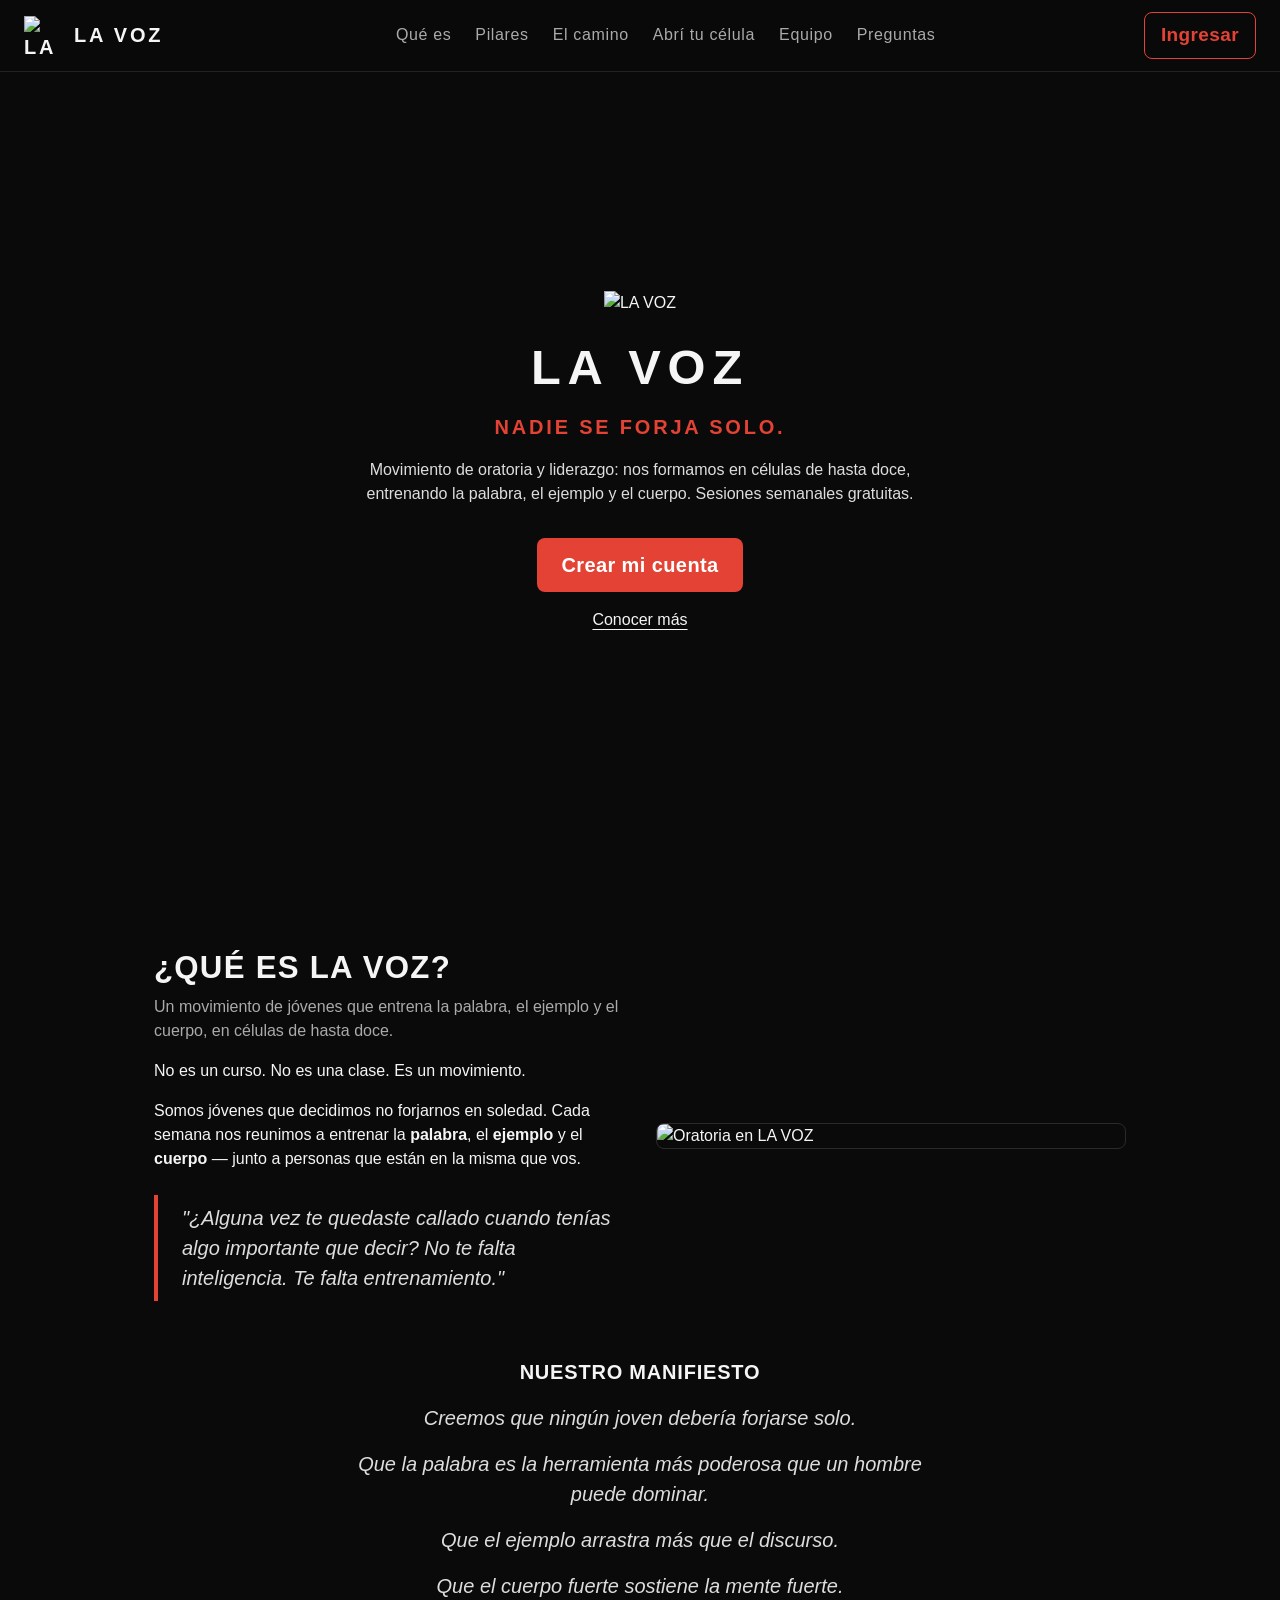
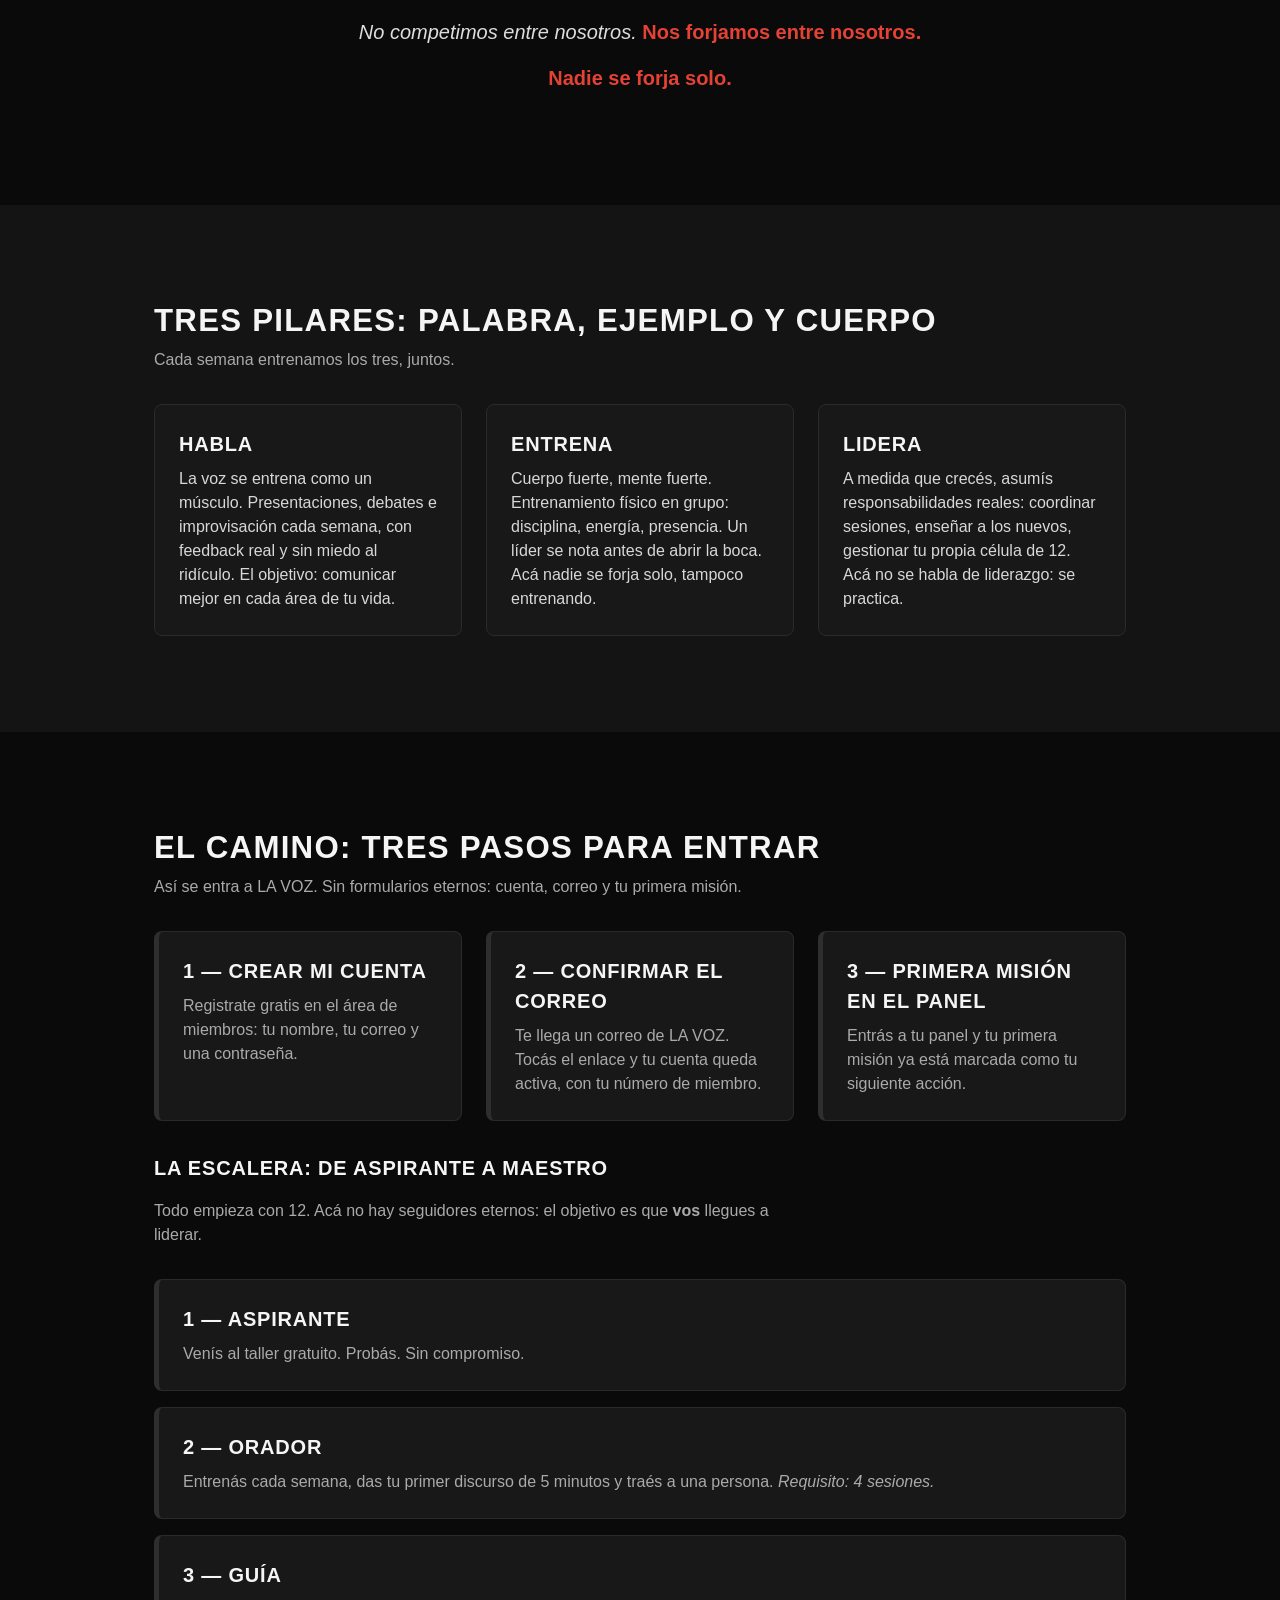
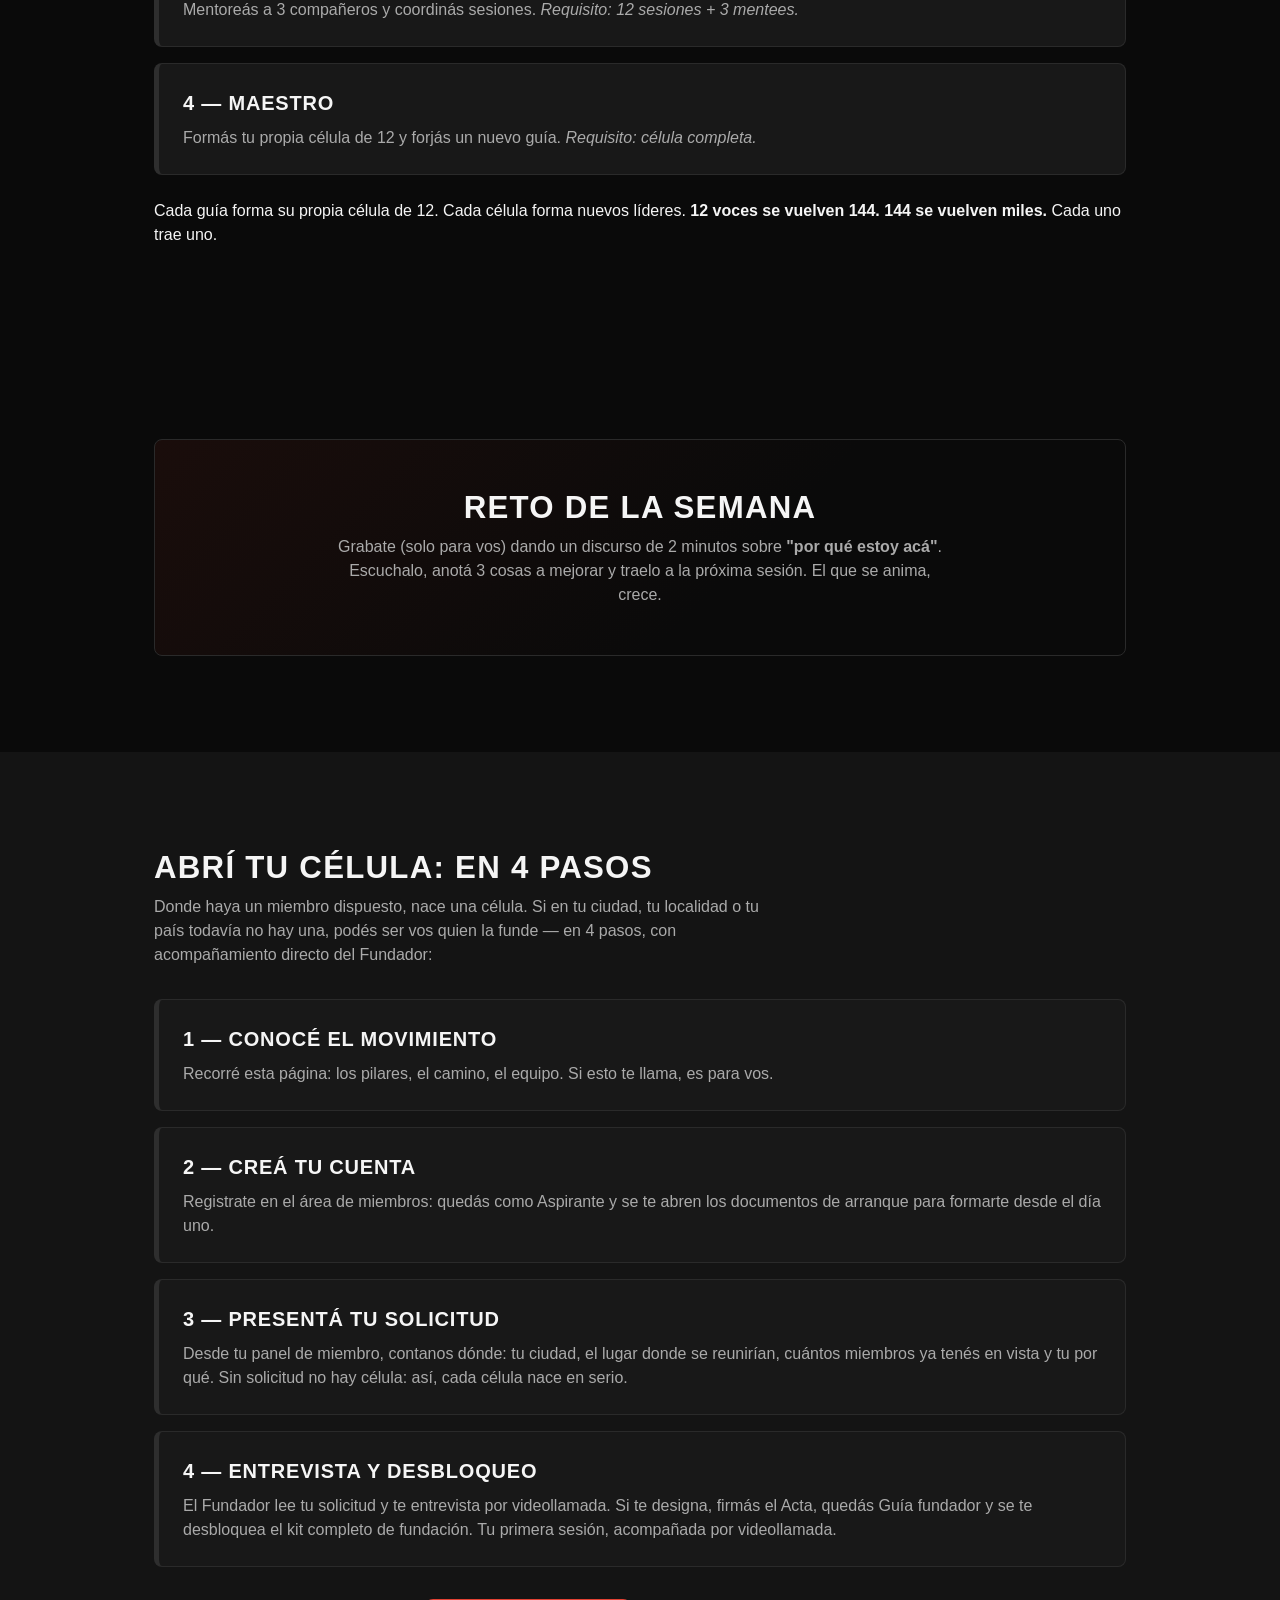
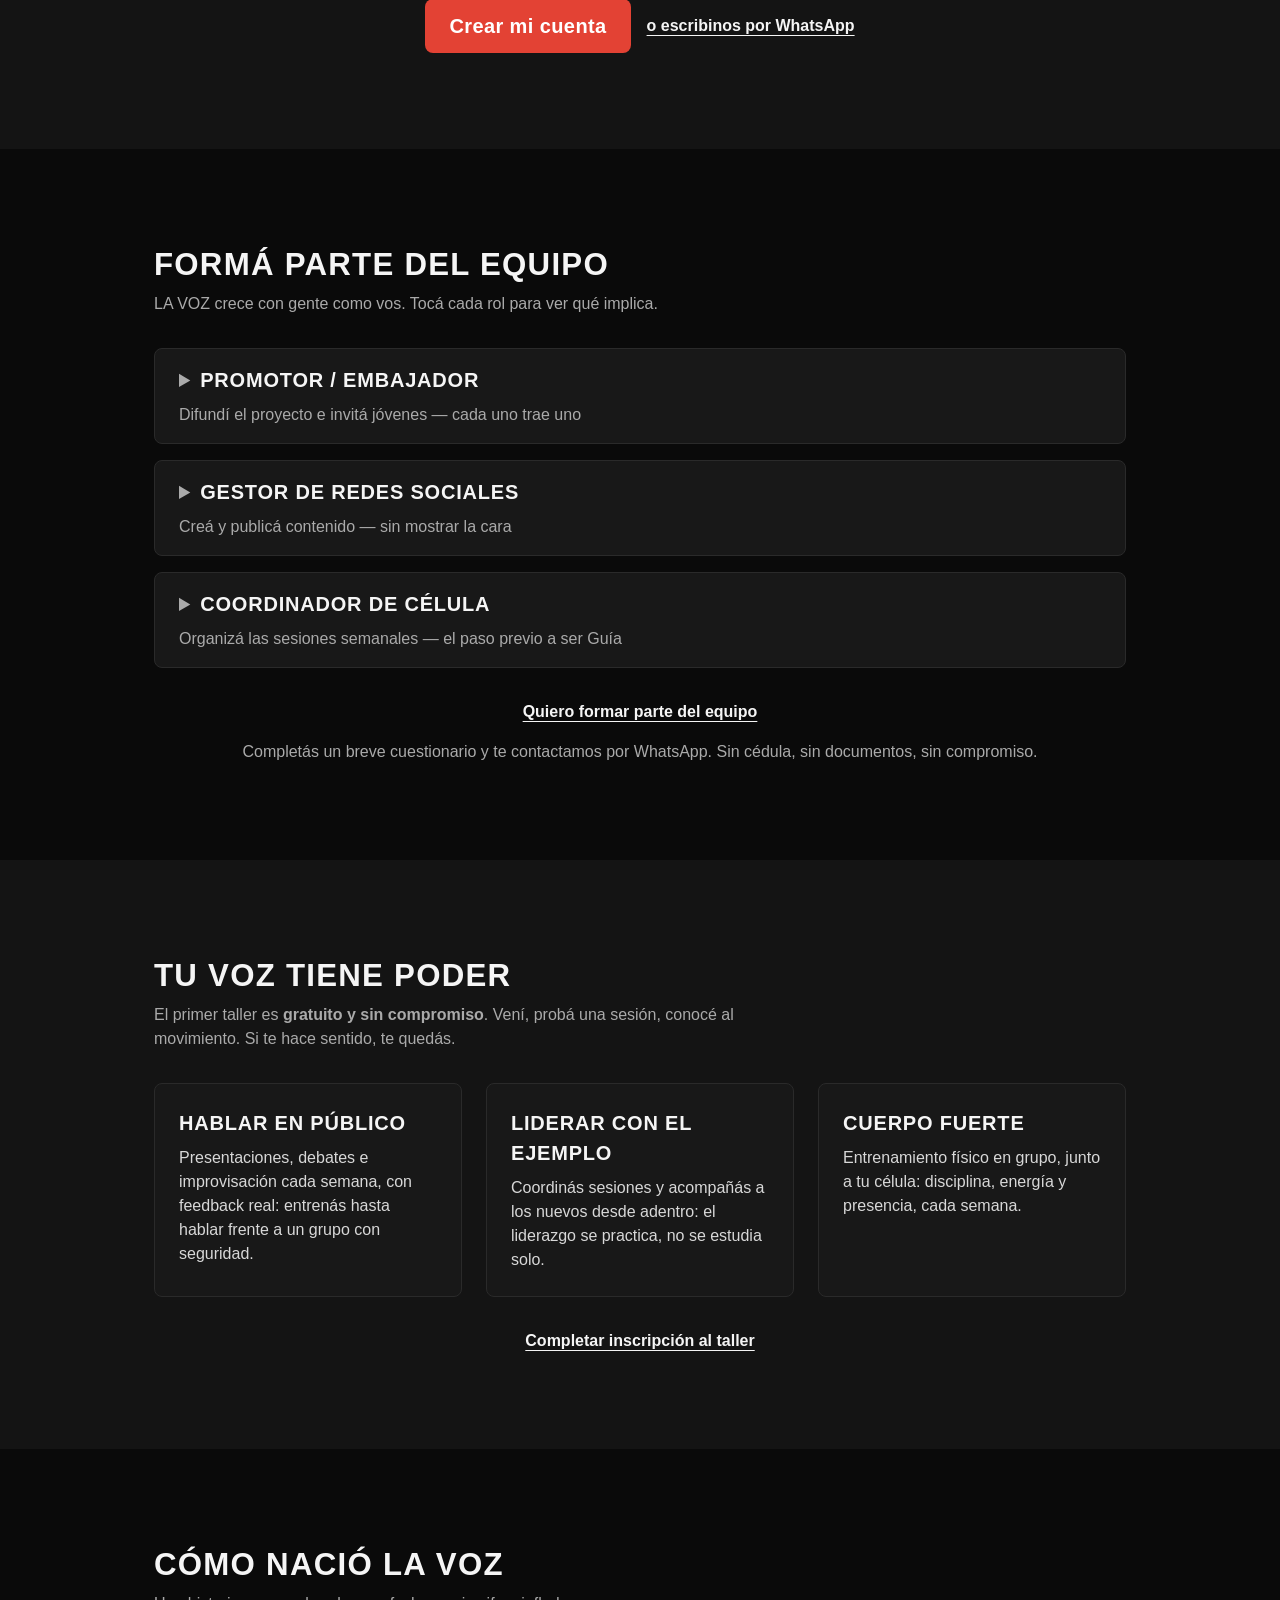
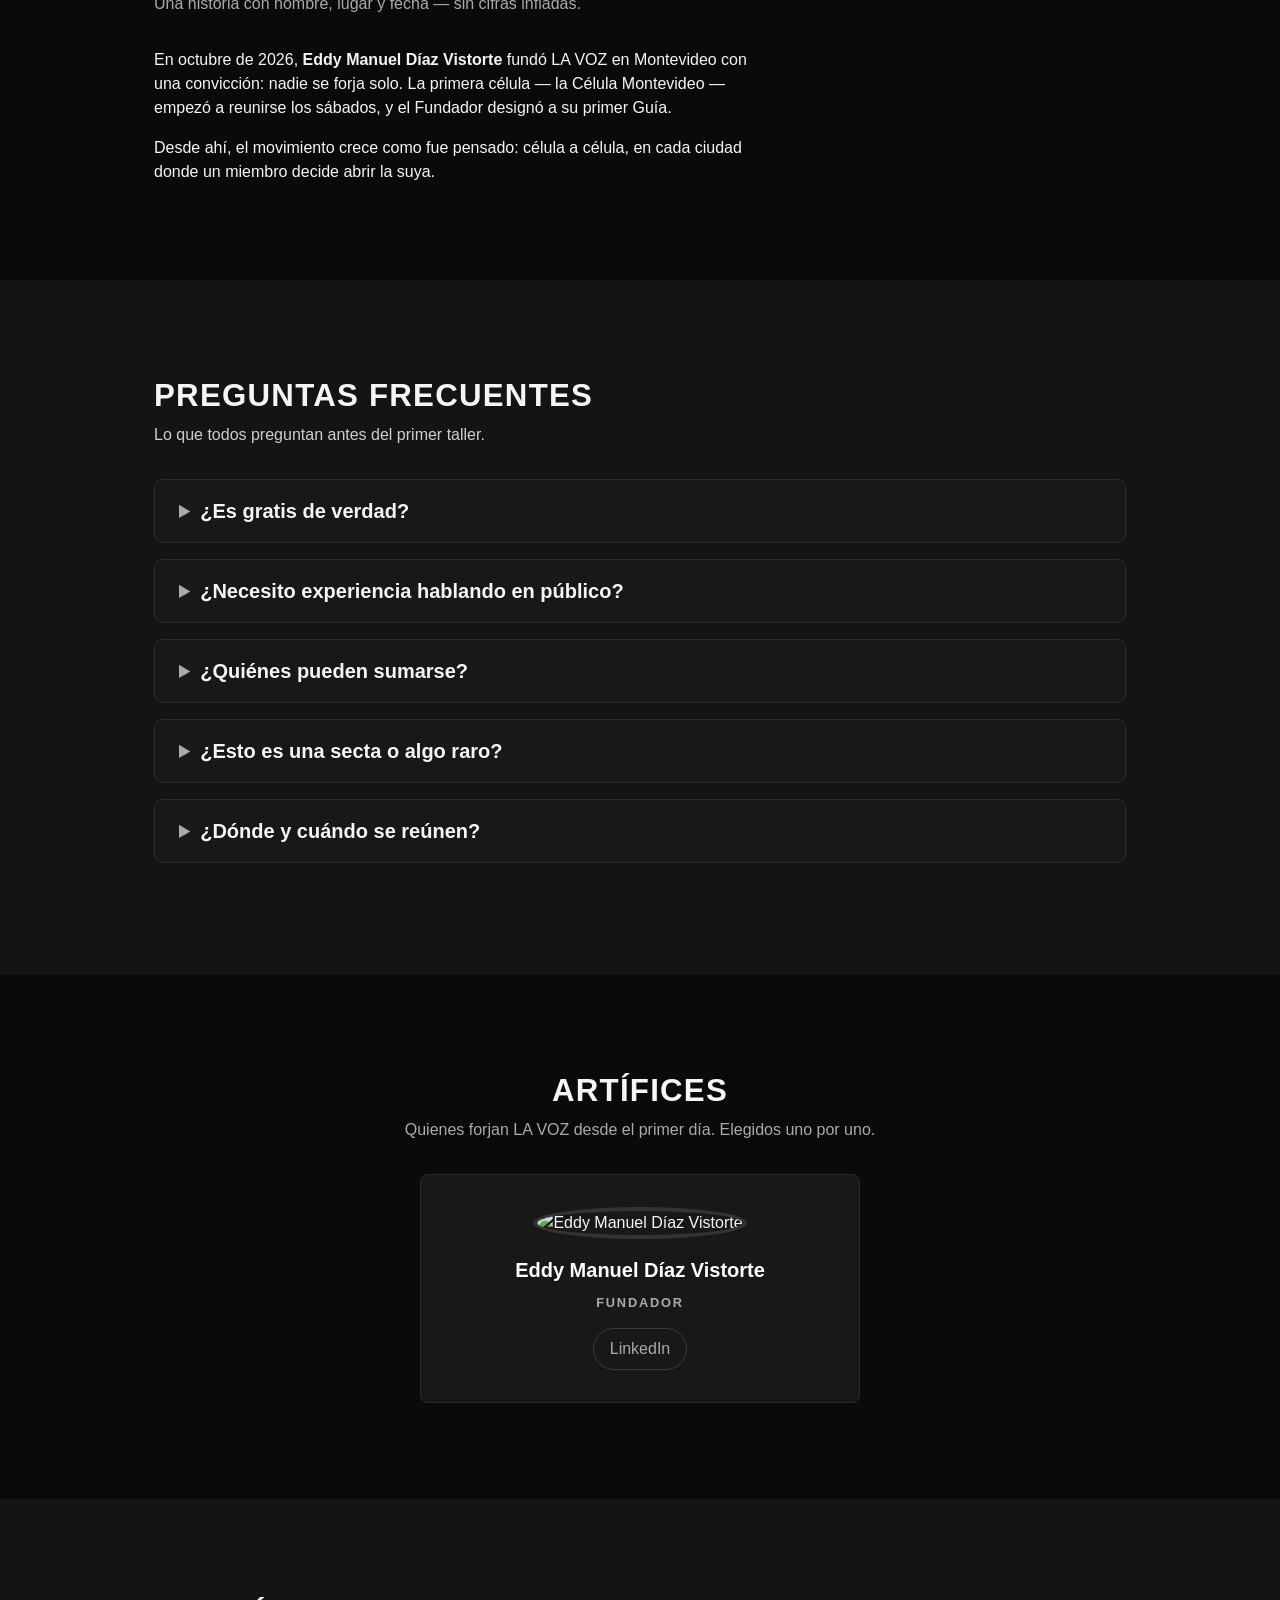
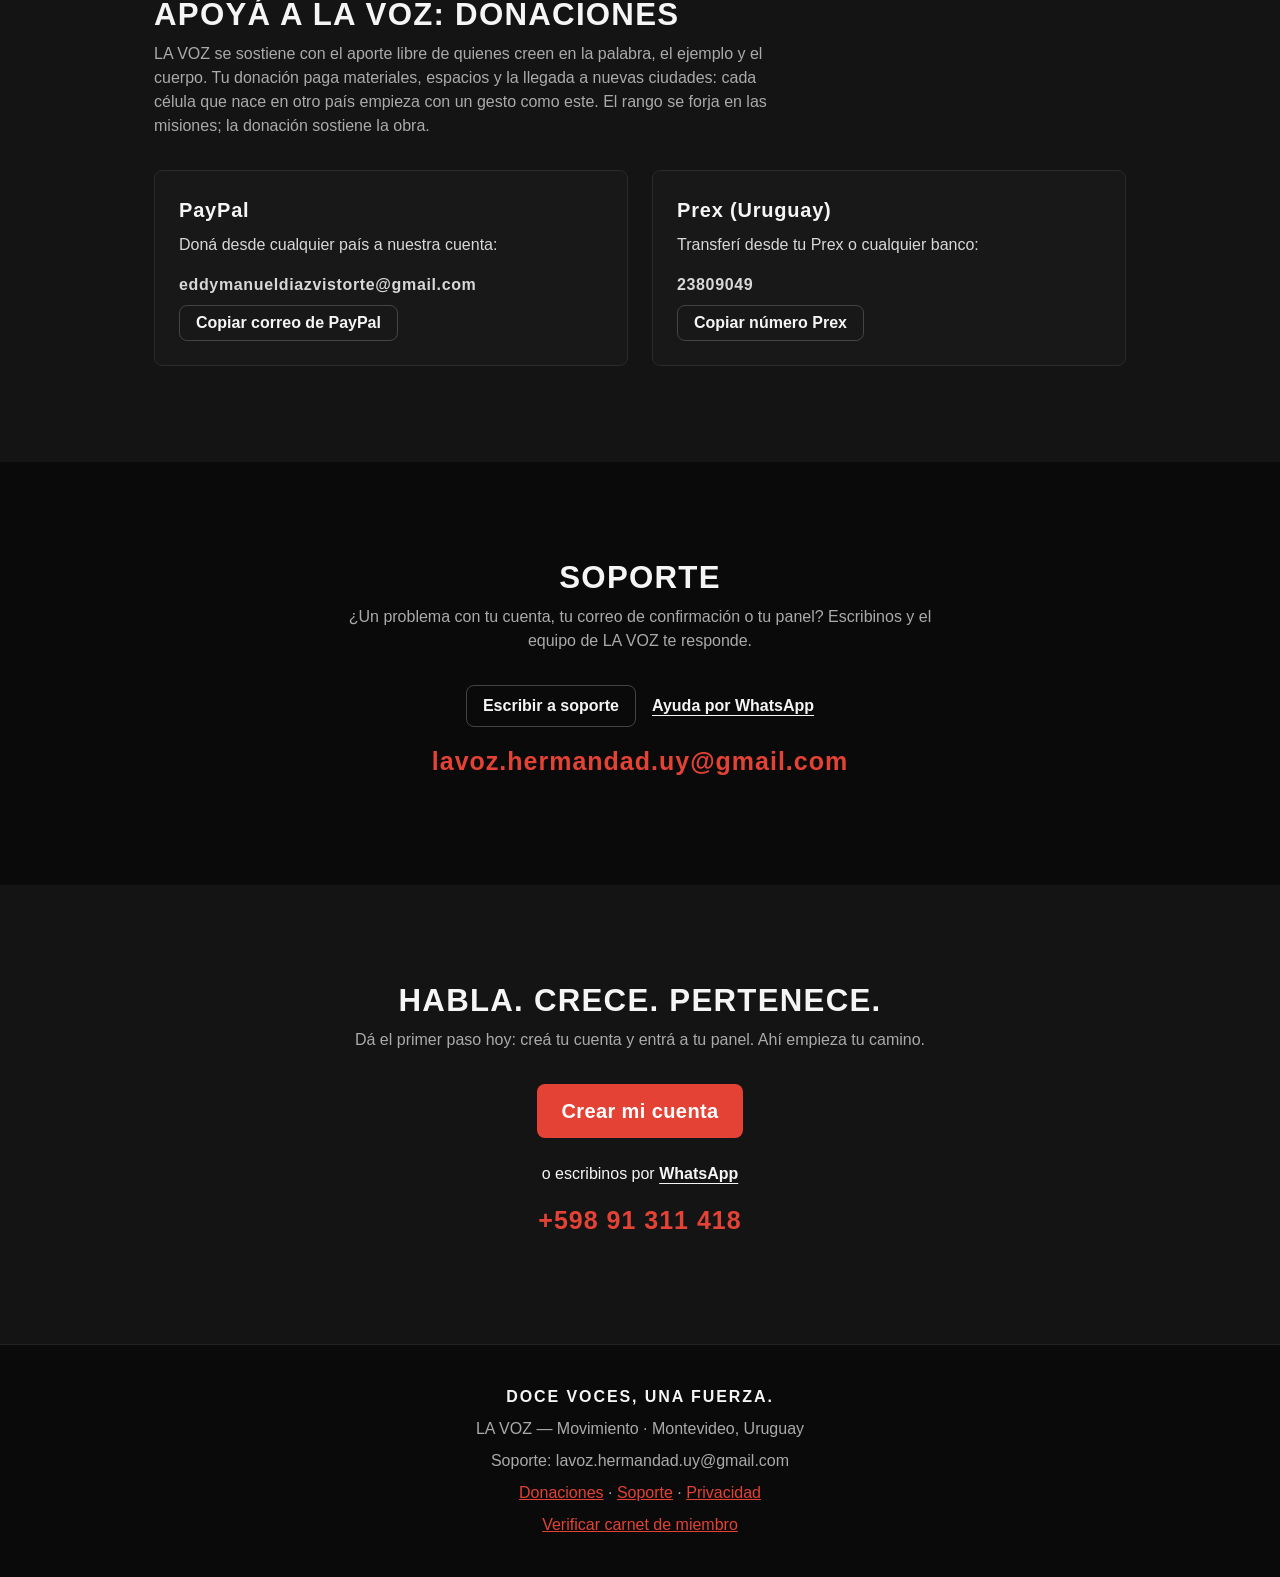
==== index.html @ e5989483 "Sitio LA VOZ Movimiento (migracion de URL)" ====
<!DOCTYPE html>
<html lang="es">
<head>
<meta charset="UTF-8">
<meta name="viewport" content="width=device-width, initial-scale=1.0">
<meta http-equiv="Content-Security-Policy" content="default-src 'self'; script-src 'self' 'sha256-WOBQ89dEXD/zgpCbeDQbBpbpL9jNnc9H+TS4iHcE82g='; style-src 'self' 'unsafe-inline' https://fonts.googleapis.com; font-src 'self' https://fonts.gstatic.com; img-src 'self' data: blob:; media-src 'self' blob: https://kgphnxetehgtlrjyvhmg.supabase.co; connect-src 'self' https://kgphnxetehgtlrjyvhmg.supabase.co wss://kgphnxetehgtlrjyvhmg.supabase.co https://api.pwnedpasswords.com; object-src 'none'; base-uri 'self'">
<title>LA VOZ — Movimiento de oratoria y liderazgo | Nadie se forja solo</title>
<meta name="description" content="Movimiento de oratoria y liderazgo para jóvenes: células de hasta 12 que entrenan palabra, ejemplo y cuerpo. Sesiones semanales gratuitas. Nadie se forja solo.">
<link rel="icon" href="favicon.ico" sizes="any">
<link rel="icon" type="image/png" sizes="512x512" href="favicon-512.png">
<link rel="icon" type="image/png" sizes="192x192" href="favicon-192.png">
<link rel="apple-touch-icon" sizes="180x180" href="apple-touch-icon.png">
<meta name="theme-color" content="#0A0A0A">
<meta property="og:type" content="website">
<meta property="og:title" content="LA VOZ — Movimiento de oratoria y liderazgo | Nadie se forja solo">
<meta property="og:description" content="Movimiento de oratoria y liderazgo para jóvenes: células de hasta 12 que entrenan palabra, ejemplo y cuerpo. Sesiones semanales gratuitas. Nadie se forja solo.">
<meta property="og:image" content="https://lavoz-movimiento.github.io/og-image.png">
<meta name="twitter:card" content="summary_large_image">
<meta name="twitter:image" content="https://lavoz-movimiento.github.io/og-image.png">
<style>
  /* Rediseño Tribunal N.º 3: misma escala cerrada que estilos.css
     (base 16 px, ratio 1.25; espaciados múltiplos de 8; ritmo 24 px).
     Token .btn idéntico al de estilos.css. Bermellón reservado al CTA
     primario y a un acento por pantalla. */
  :root{--black:#0A0A0A;--red:#E34234;--white:#F5F5F5;--gray:#AAAAAA;--dark:#141414;--card:#181818;--line:#2A2A2A}
  *{margin:0;padding:0;box-sizing:border-box}
  html{scroll-behavior:smooth}
  body{background:var(--black);color:var(--white);font-family:'Segoe UI',Arial,Helvetica,sans-serif;font-size:16px;line-height:1.5}
  a:focus-visible,.btn:focus-visible,summary:focus-visible,button:focus-visible{outline:1px solid var(--red);outline-offset:2px}
  nav{position:sticky;top:0;z-index:50;background:rgba(10,10,10,.94);border-bottom:1px solid #222;
      display:flex;align-items:center;justify-content:space-between;flex-wrap:wrap;padding:12px 24px}
  nav .brand{display:flex;align-items:center;gap:12px;font-weight:800;letter-spacing:.14em;font-size:1.25rem}
  nav .brand img{width:38px;height:38px}
  nav .links{display:flex;align-items:center}
  nav .links a{color:var(--gray);text-decoration:none;margin-left:24px;font-size:1rem;letter-spacing:.04em}
  .btn-ingresar{border:1px solid var(--red);color:var(--red);padding:8px 16px;border-radius:8px;
      text-decoration:none;font-weight:700;letter-spacing:.02em;font-size:1.1875rem;white-space:nowrap}
  .hero{min-height:calc(100svh - 120px);display:flex;align-items:center;justify-content:center;text-align:center;
        background:linear-gradient(rgba(10,10,10,.72),rgba(10,10,10,.88)),url('img/hero-nuevo.jpg') center/cover;
        padding:48px 24px}
  .hero img.logo{width:120px;height:120px;object-fit:contain}
  .hero h1{font-size:3.05rem;letter-spacing:.14em;margin:16px 0 8px}
  .hero .motto{color:var(--red);font-size:1.25rem;font-weight:800;letter-spacing:.14em}
  .hero .tag{color:#DDD;margin:16px auto 0;font-size:1rem;max-width:70ch}
  .hero .cta{margin-top:32px;display:flex;flex-direction:column;align-items:center;gap:16px}
  .mas-link{color:var(--white);font-size:1rem;text-decoration:underline;text-underline-offset:4px}
  .btn{display:inline-block;background:var(--red);color:#fff;font-weight:700;font-size:1.25rem;
       padding:12px 24px;border-radius:8px;text-decoration:none;letter-spacing:.02em;border:0;cursor:pointer;transition:background .2s ease}
  .btn:active{transform:scale(.98)}
  .btn-copy{display:inline-block;background:transparent;border:1px solid #444;color:var(--white);
       border-radius:8px;padding:8px 16px;font-size:1rem;font-weight:700;cursor:pointer;text-decoration:none}
  .btn-copy:active{transform:scale(.98)}
  .enlace{display:inline-block;color:var(--white);font-size:1rem;font-weight:700;
       text-decoration:underline;text-underline-offset:4px}
  .wrap{max-width:1020px;margin:0 auto;padding:0 24px}
  section{padding:64px 0}
  section.alt{background:var(--dark)}
  h2{font-size:1.953rem;letter-spacing:.04em;margin-bottom:8px;line-height:1.25}
  h3.subtit{font-size:1.25rem;letter-spacing:.04em;margin:32px 0 16px}
  .sub{color:var(--gray);margin-bottom:32px;font-size:1rem;max-width:70ch}
  .centrado{text-align:center}
  .centrado .sub{margin-left:auto;margin-right:auto}
  .split{display:grid;grid-template-columns:1fr 1fr;gap:32px;align-items:center}
  .split img{width:100%;border-radius:8px;border:1px solid var(--line)}
  .split p{margin-bottom:16px}
  blockquote{border-left:4px solid var(--red);padding:8px 0 8px 24px;color:#DDD;font-size:1.25rem;margin:24px 0;font-style:italic}
  .pillars{display:grid;grid-template-columns:repeat(3,1fr);gap:24px}
  .card{background:var(--card);border:1px solid var(--line);padding:24px;border-radius:8px}
  .card h3{color:var(--white);letter-spacing:.04em;font-size:1.25rem;margin-bottom:8px}
  .card p{color:#D8D8D8;font-size:1rem}
  .cards{display:grid;grid-template-columns:repeat(auto-fit,minmax(260px,1fr));gap:24px}
  .steps3{display:grid;grid-template-columns:repeat(3,1fr);gap:24px}
  .step{background:var(--card);border:1px solid var(--line);border-left:5px solid #2E2E2E;padding:24px;margin-bottom:16px;border-radius:8px}
  .steps3 .step{margin-bottom:0}
  .step strong{font-size:1.25rem;letter-spacing:.04em}
  .step p{color:var(--gray);margin-top:8px;font-size:1rem}
  .banner{background:linear-gradient(135deg,#1a0d0b,#0A0A0A 60%);border:1px solid var(--line);border-radius:8px;
          padding:48px 32px;text-align:center}
  .banner .sub{margin-left:auto;margin-right:auto}
  .faq details{background:var(--card);border:1px solid var(--line);border-radius:8px;margin-bottom:16px;padding:16px 24px}
  .faq summary{font-weight:700;cursor:pointer;font-size:1.25rem}
  .faq summary::marker{color:var(--gray)}
  .faq p{color:#CFCFCF;margin-top:8px;font-size:1rem}
  #equipo details{background:var(--card);border:1px solid var(--line);border-radius:8px;margin-bottom:16px;padding:16px 24px}
  #equipo summary{font-weight:700;cursor:pointer;font-size:1.25rem;letter-spacing:.04em}
  #equipo summary::marker{color:var(--gray)}
  #equipo summary .tag{display:block;font-weight:400;color:var(--gray);font-size:1rem;margin-top:8px;letter-spacing:0}
  #equipo .role-body{padding-top:16px}
  #equipo .role-body p{color:#CFCFCF;margin:8px 0;font-size:1rem}
  #equipo .role-body strong{color:#fff}
  .artifice-spot{max-width:440px;margin:16px auto 0;text-align:center;background:var(--card);border:1px solid var(--line);border-radius:8px;padding:32px 24px}
  .artifice-spot img{width:180px;height:180px;border-radius:50%;object-fit:cover;border:4px solid #333}
  .artifice-spot .fname{color:#fff;font-weight:800;font-size:1.25rem;margin:16px 0 8px}
  .artifice-spot .frole{color:var(--gray);font-size:.8rem;letter-spacing:.14em;font-weight:700}
  .lilink{display:inline-block;margin-top:16px;font-size:1rem;color:var(--gray);border:1px solid #3a3a3a;border-radius:999px;padding:8px 16px;text-decoration:none}
  .manifiesto{max-width:70ch;margin:0 auto;text-align:center}
  .manifiesto p{font-size:1.25rem;color:#DDD;margin:16px 0;font-style:italic}
  .manifiesto strong{color:var(--red);font-style:normal}
  .contact{text-align:center}
  .num{font-size:1.5625rem;font-weight:800;color:var(--red);letter-spacing:.04em;margin:16px 0 8px}
  .acciones{display:flex;gap:16px;justify-content:center;flex-wrap:wrap;align-items:center;margin-top:32px}
  footer{text-align:center;color:var(--gray);padding:32px 24px;font-size:1rem;border-top:1px solid #222}
  footer p{margin:8px 0}
  footer .cry{color:var(--white);font-weight:800;letter-spacing:.12em}
  footer a{color:var(--red)}
  @media (hover:hover) and (pointer:fine){
    nav .links a:hover{color:var(--red)}
    .btn:hover{background:#c93327}
    .btn-ingresar:hover{background:rgba(227,66,52,.12)}
    .btn-copy:hover{border-color:var(--red)}
    .mas-link:hover,.enlace:hover{color:var(--red)}
    .lilink:hover{border-color:var(--red);color:#fff}
  }
  @media(min-width:821px){section{padding:96px 0}}
  @media(max-width:820px){
    .split,.pillars,.steps3{grid-template-columns:1fr}
    .hero h1{font-size:2.441rem}
    .hero img.logo{width:96px;height:96px}
    nav .links{order:3;width:100%;overflow-x:auto;gap:24px;padding:8px 0 4px;white-space:nowrap}
    nav .links a{margin-left:0}
  }
  @media (prefers-reduced-motion: reduce){
    html{scroll-behavior:auto}
    *,*::before,*::after{animation-duration:.01ms !important;
      animation-iteration-count:1 !important;transition-duration:.01ms !important}
  }
</style>
</head>
<body>

<nav>
  <div class="brand"><img src="img/web-2.png" alt="LA VOZ">LA VOZ</div>
  <div class="links">
    <a href="#que-es">Qué es</a><a href="#pilares">Pilares</a><a href="#camino">El camino</a><a href="#celula">Abrí tu célula</a>
    <a href="#equipo">Equipo</a><a href="#faq">Preguntas</a>
  </div>
  <a class="btn-ingresar" href="ingresar.html">Ingresar</a>
</nav>

<header class="hero">
  <div>
    <img class="logo" src="img/web-2.png" alt="LA VOZ">
    <h1>LA VOZ</h1>
    <p class="motto">NADIE SE FORJA SOLO.</p>
    <p class="tag">Movimiento de oratoria y liderazgo: nos formamos en células de hasta doce, entrenando la palabra, el ejemplo y el cuerpo. Sesiones semanales gratuitas.</p>
    <div class="cta">
      <a class="btn" href="ingresar.html?tab=registro">Crear mi cuenta</a>
      <a class="mas-link" href="#que-es">Conocer más</a>
    </div>
  </div>
</header>

<section id="que-es">
  <div class="wrap split">
    <div>
      <h2>¿QUÉ ES LA VOZ?</h2>
      <p class="sub">Un movimiento de jóvenes que entrena la palabra, el ejemplo y el cuerpo, en células de hasta doce.</p>
      <p>No es un curso. No es una clase. Es un movimiento.</p>
      <p>Somos jóvenes que decidimos no forjarnos en soledad. Cada semana nos reunimos a entrenar la <strong>palabra</strong>, el <strong>ejemplo</strong> y el <strong>cuerpo</strong> &mdash; junto a personas que están en la misma que vos.</p>
      <blockquote>"¿Alguna vez te quedaste callado cuando tenías algo importante que decir? No te falta inteligencia. Te falta entrenamiento."</blockquote>
    </div>
    <img loading="lazy" decoding="async" src="img/web-4.jpg" alt="Oratoria en LA VOZ">
  </div>
  <div class="wrap manifiesto">
    <h3 class="subtit" style="text-align:center">NUESTRO MANIFIESTO</h3>
    <p>Creemos que ningún joven debería forjarse solo.</p>
    <p>Que la palabra es la herramienta más poderosa que un hombre puede dominar.</p>
    <p>Que el ejemplo arrastra más que el discurso.</p>
    <p>Que el cuerpo fuerte sostiene la mente fuerte.</p>
    <p>No competimos entre nosotros. <strong>Nos forjamos entre nosotros.</strong></p>
    <p><strong>Nadie se forja solo.</strong></p>
  </div>
</section>

<section class="alt" id="pilares">
  <div class="wrap">
    <h2>TRES PILARES: PALABRA, EJEMPLO Y CUERPO</h2>
    <p class="sub">Cada semana entrenamos los tres, juntos.</p>
    <div class="pillars">
      <div class="card"><h3>HABLA</h3><p>La voz se entrena como un músculo. Presentaciones, debates e improvisación cada semana, con feedback real y sin miedo al ridículo. El objetivo: comunicar mejor en cada área de tu vida.</p></div>
      <div class="card"><h3>ENTRENA</h3><p>Cuerpo fuerte, mente fuerte. Entrenamiento físico en grupo: disciplina, energía, presencia. Un líder se nota antes de abrir la boca. Acá nadie se forja solo, tampoco entrenando.</p></div>
      <div class="card"><h3>LIDERA</h3><p>A medida que crecés, asumís responsabilidades reales: coordinar sesiones, enseñar a los nuevos, gestionar tu propia célula de 12. Acá no se habla de liderazgo: se practica.</p></div>
    </div>
  </div>
</section>

<section id="camino">
  <div class="wrap">
    <h2>EL CAMINO: TRES PASOS PARA ENTRAR</h2>
    <p class="sub">Así se entra a LA VOZ. Sin formularios eternos: cuenta, correo y tu primera misión.</p>
    <div class="steps3">
      <div class="step"><strong>1 &mdash; CREAR MI CUENTA</strong><p>Registrate gratis en el área de miembros: tu nombre, tu correo y una contraseña.</p></div>
      <div class="step"><strong>2 &mdash; CONFIRMAR EL CORREO</strong><p>Te llega un correo de LA VOZ. Tocás el enlace y tu cuenta queda activa, con tu número de miembro.</p></div>
      <div class="step"><strong>3 &mdash; PRIMERA MISIÓN EN EL PANEL</strong><p>Entrás a tu panel y tu primera misión ya está marcada como tu siguiente acción.</p></div>
    </div>
    <h3 class="subtit">LA ESCALERA: DE ASPIRANTE A MAESTRO</h3>
    <p class="sub">Todo empieza con 12. Acá no hay seguidores eternos: el objetivo es que <strong>vos</strong> llegues a liderar.</p>
    <div class="step"><strong>1 &mdash; ASPIRANTE</strong><p>Venís al taller gratuito. Probás. Sin compromiso.</p></div>
    <div class="step"><strong>2 &mdash; ORADOR</strong><p>Entrenás cada semana, das tu primer discurso de 5 minutos y traés a una persona. <em>Requisito: 4 sesiones.</em></p></div>
    <div class="step"><strong>3 &mdash; GUÍA</strong><p>Mentoreás a 3 compañeros y coordinás sesiones. <em>Requisito: 12 sesiones + 3 mentees.</em></p></div>
    <div class="step"><strong>4 &mdash; MAESTRO</strong><p>Formás tu propia célula de 12 y forjás un nuevo guía. <em>Requisito: célula completa.</em></p></div>
    <p style="margin-top:24px">Cada guía forma su propia célula de 12. Cada célula forma nuevos líderes. <strong>12 voces se vuelven 144. 144 se vuelven miles.</strong> Cada uno trae uno.</p>
  </div>
</section>

<section>
  <div class="wrap">
    <div class="banner">
      <h2>RETO DE LA SEMANA</h2>
      <p class="sub" style="margin-bottom:0">Grabate (solo para vos) dando un discurso de 2 minutos sobre <strong>"por qué estoy acá"</strong>. Escuchalo, anotá 3 cosas a mejorar y traelo a la próxima sesión. El que se anima, crece.</p>
    </div>
  </div>
</section>

<section class="alt" id="celula">
  <div class="wrap">
    <h2>ABRÍ TU CÉLULA: EN 4 PASOS</h2>
    <p class="sub">Donde haya un miembro dispuesto, nace una célula. Si en tu ciudad, tu localidad o tu país todavía no hay una, podés ser vos quien la funde — en 4 pasos, con acompañamiento directo del Fundador:</p>
    <div class="step"><strong>1 &mdash; CONOCÉ EL MOVIMIENTO</strong><p>Recorré esta página: los pilares, el camino, el equipo. Si esto te llama, es para vos.</p></div>
    <div class="step"><strong>2 &mdash; CREÁ TU CUENTA</strong><p>Registrate en el área de miembros: quedás como Aspirante y se te abren los documentos de arranque para formarte desde el día uno.</p></div>
    <div class="step"><strong>3 &mdash; PRESENTÁ TU SOLICITUD</strong><p>Desde tu panel de miembro, contanos dónde: tu ciudad, el lugar donde se reunirían, cuántos miembros ya tenés en vista y tu por qué. Sin solicitud no hay célula: así, cada célula nace en serio.</p></div>
    <div class="step"><strong>4 &mdash; ENTREVISTA Y DESBLOQUEO</strong><p>El Fundador lee tu solicitud y te entrevista por videollamada. Si te designa, firmás el Acta, quedás Guía fundador y se te desbloquea el kit completo de fundación. Tu primera sesión, acompañada por videollamada.</p></div>
    <div class="acciones">
      <a class="btn" href="ingresar.html?tab=registro">Crear mi cuenta</a>
      <a class="enlace" href="https://wa.me/59891311418?text=Hola%2C%20quiero%20abrir%20una%20c%C3%A9lula%20de%20LA%20VOZ">o escribinos por WhatsApp</a>
    </div>
  </div>
</section>

<section id="equipo">
  <div class="wrap">
    <h2>FORMÁ PARTE DEL EQUIPO</h2>
    <p class="sub">LA VOZ crece con gente como vos. Tocá cada rol para ver qué implica.</p>
    <details>
      <summary>PROMOTOR / EMBAJADOR<span class="tag">Difundí el proyecto e invitá jóvenes — cada uno trae uno</span></summary>
      <div class="role-body">
        <p><strong>Qué vas a hacer:</strong> compartir el proyecto en tus círculos, circular el volante con QR e invitar jóvenes a los talleres gratuitos.</p>
        <p><strong>Dedicación:</strong> 2 a 4 horas por semana, a tu ritmo, sin horarios fijos.</p>
        <p><strong>Qué recibís:</strong> formación gratuita en oratoria y liderazgo, certificado de participación y experiencia comprobable para tu CV y LinkedIn.</p>
      </div>
    </details>
    <details>
      <summary>GESTOR DE REDES SOCIALES<span class="tag">Creá y publicá contenido — sin mostrar la cara</span></summary>
      <div class="role-body">
        <p><strong>Qué vas a hacer:</strong> crear y publicar contenido para TikTok, Instagram y Facebook con plantillas y guiones ya listos.</p>
        <p><strong>Dedicación:</strong> 3 a 5 horas por semana, a tu ritmo.</p>
        <p><strong>Qué recibís:</strong> formación gratuita en oratoria, liderazgo y comunicación digital, certificado de participación y experiencia comprobable para tu CV y LinkedIn.</p>
      </div>
    </details>
    <details>
      <summary>COORDINADOR DE CÉLULA<span class="tag">Organizá las sesiones semanales — el paso previo a ser Guía</span></summary>
      <div class="role-body">
        <p><strong>Qué vas a hacer:</strong> coordinar la logística de las sesiones semanales de tu célula: lugar, horarios, asistencia y bienvenida de nuevos.</p>
        <p><strong>Dedicación:</strong> 3 a 4 horas por semana.</p>
        <p><strong>Qué recibís:</strong> formación gratuita en oratoria y liderazgo, certificado de participación, experiencia de gestión real para tu CV y LinkedIn, y camino directo al rol de Guía.</p>
      </div>
    </details>
    <div style="text-align:center;margin-top:32px"><a class="enlace" href="https://docs.google.com/forms/d/e/1FAIpQLSfnyn3tiV3cSFeHFbneAdErA-B-_an0GAiJWM_pohYrdAaI7A/viewform">Quiero formar parte del equipo</a></div>
    <p class="sub" style="text-align:center;margin-top:16px;margin-bottom:0;max-width:none">Completás un breve cuestionario y te contactamos por WhatsApp. Sin cédula, sin documentos, sin compromiso.</p>
  </div>
</section>

<section class="alt" id="taller">
  <div class="wrap">
    <h2>TU VOZ TIENE PODER</h2>
    <p class="sub">El primer taller es <strong>gratuito y sin compromiso</strong>. Vení, probá una sesión, conocé al movimiento. Si te hace sentido, te quedás.</p>
    <div class="pillars">
      <div class="card"><h3>HABLAR EN PÚBLICO</h3><p>Presentaciones, debates e improvisación cada semana, con feedback real: entrenás hasta hablar frente a un grupo con seguridad.</p></div>
      <div class="card"><h3>LIDERAR CON EL EJEMPLO</h3><p>Coordinás sesiones y acompañás a los nuevos desde adentro: el liderazgo se practica, no se estudia solo.</p></div>
      <div class="card"><h3>CUERPO FUERTE</h3><p>Entrenamiento físico en grupo, junto a tu célula: disciplina, energía y presencia, cada semana.</p></div>
    </div>
    <div style="text-align:center;margin-top:32px"><a class="enlace" href="https://docs.google.com/forms/d/e/1FAIpQLSfgUKeSpKuz0npDXgJAOf-cOfyzeiMaubLZ_nwHy2I2EFGEtA/viewform">Completar inscripción al taller</a></div>
  </div>
</section>

<section id="historia">
  <div class="wrap">
    <h2>CÓMO NACIÓ LA VOZ</h2>
    <p class="sub">Una historia con nombre, lugar y fecha — sin cifras infladas.</p>
    <p style="max-width:70ch;margin-bottom:16px">En octubre de 2026, <strong>Eddy Manuel Díaz Vistorte</strong> fundó LA VOZ en Montevideo con una convicción: nadie se forja solo. La primera célula — la Célula Montevideo — empezó a reunirse los sábados, y el Fundador designó a su primer Guía.</p>
    <p style="max-width:70ch">Desde ahí, el movimiento crece como fue pensado: célula a célula, en cada ciudad donde un miembro decide abrir la suya.</p>
  </div>
</section>

<section class="alt faq" id="faq">
  <div class="wrap">
    <h2>PREGUNTAS FRECUENTES</h2>
    <p class="sub">Lo que todos preguntan antes del primer taller.</p>
    <details><summary>¿Es gratis de verdad?</summary><p>Sí. En esta etapa fundacional todas las sesiones son gratuitas. Solo pedimos compromiso de asistencia.</p></details>
    <details><summary>¿Necesito experiencia hablando en público?</summary><p>No. La mayoría llega sin haber hablado nunca frente a un grupo. Empezás de cero, a tu ritmo, con feedback constructivo.</p></details>
    <details><summary>¿Quiénes pueden sumarse?</summary><p>Jóvenes varones de 18 a 35 años. Esa es nuestra etapa actual de fundación.</p></details>
    <details><summary>¿Esto es una secta o algo raro?</summary><p>No. Somos un grupo abierto de jóvenes que entrena oratoria, liderazgo y deporte. Sin secretos, sin rituales raros, sin pagos por rangos y sin aislamiento: cualquiera puede venir al taller gratuito, traer amigos e irse cuando quiera.</p></details>
    <details><summary>¿Dónde y cuándo se reúnen?</summary><p>En Montevideo, una vez por semana. Escribinos por WhatsApp y te pasamos el punto y horario del próximo taller.</p></details>
  </div>
</section>

<section id="artifices">
  <div class="wrap centrado">
    <h2>ARTÍFICES</h2>
    <p class="sub">Quienes forjan LA VOZ desde el primer día. Elegidos uno por uno.</p>
    <div class="artifice-spot">
      <img loading="lazy" decoding="async" src="img/web-5.jpg" alt="Eddy Manuel Díaz Vistorte">
      <p class="fname">Eddy Manuel Díaz Vistorte</p>
      <p class="frole">FUNDADOR</p>
      <a class="lilink" href="https://www.linkedin.com/in/eddy-manuel-d%C3%ADaz-vistorte-811ab2272/">LinkedIn</a>
    </div>
  </div>
</section>

<section class="alt" id="donaciones">
  <div class="wrap">
    <h2>APOYÁ A LA VOZ: DONACIONES</h2>
    <p class="sub">LA VOZ se sostiene con el aporte libre de quienes creen en la palabra, el ejemplo y el cuerpo. Tu donación paga materiales, espacios y la llegada a nuevas ciudades: cada célula que nace en otro país empieza con un gesto como este. El rango se forja en las misiones; la donación sostiene la obra.</p>
    <div class="cards">
      <div class="card">
        <h3>PayPal</h3>
        <p>Doná desde cualquier país a nuestra cuenta:</p>
        <p class="num">eddymanueldiazvistorte@gmail.com</p>
        <button class="btn-copy" type="button" id="copiar-paypal">Copiar correo de PayPal</button>
      </div>
      <div class="card">
        <h3>Prex (Uruguay)</h3>
        <p>Transferí desde tu Prex o cualquier banco:</p>
        <p class="num">23809049</p>
        <button class="btn-copy" type="button" id="copiar-prex">Copiar número Prex</button>
      </div>
    </div>
  </div>
</section>

<section id="soporte">
  <div class="wrap centrado">
    <h2>SOPORTE</h2>
    <p class="sub">¿Un problema con tu cuenta, tu correo de confirmación o tu panel? Escribinos y el equipo de LA VOZ te responde.</p>
    <div class="acciones" style="margin-top:0">
      <a class="btn-copy" href="mailto:lavoz.hermandad.uy@gmail.com?subject=Soporte%20LA%20VOZ">Escribir a soporte</a>
      <a class="enlace" href="https://wa.me/59891311418?text=Hola%2C%20necesito%20ayuda%20con%20mi%20cuenta%20de%20LA%20VOZ">Ayuda por WhatsApp</a>
    </div>
    <p class="num">lavoz.hermandad.uy@gmail.com</p>
  </div>
</section>

<section class="alt contact" id="contacto">
  <div class="wrap">
    <h2>HABLA. CRECE. PERTENECE.</h2>
    <p class="sub" style="margin-left:auto;margin-right:auto">Dá el primer paso hoy: creá tu cuenta y entrá a tu panel. Ahí empieza tu camino.</p>
    <a class="btn" href="ingresar.html?tab=registro">Crear mi cuenta</a>
    <p style="margin-top:24px">o escribinos por <a class="enlace" href="https://wa.me/59891311418?text=Hola%2C%20quiero%20sumarme%20al%20taller%20gratuito%20de%20LA%20VOZ">WhatsApp</a></p>
    <p class="num">+598 91 311 418</p>
  </div>
</section>

<footer>
  <p class="cry">DOCE VOCES, UNA FUERZA.</p>
  <p>LA VOZ &mdash; Movimiento &middot; Montevideo, Uruguay</p>
  <p>Soporte: lavoz.hermandad.uy@gmail.com</p>
  <p><a href="#donaciones">Donaciones</a> &middot; <a href="#soporte">Soporte</a> &middot; <a href="ingresar.html#privacidad">Privacidad</a></p>
  <p><a href="verificar.html">Verificar carnet de miembro</a></p>
</footer>

<script src="supabase-js.min.js"></script>
<script>
/* Botones «Copiar» de Donaciones (sin onclick inline: la CSP de la página
   solo permite scripts propios o con hash). */
[["copiar-paypal", "eddymanueldiazvistorte@gmail.com"], ["copiar-prex", "23809049"]]
.forEach(function (par) {
  var b = document.getElementById(par[0]);
  if (!b) return;
  b.addEventListener("click", function () {
    if (navigator.clipboard && navigator.clipboard.writeText) {
      navigator.clipboard.writeText(par[1]);
    }
    b.textContent = "¡Copiado!";
  });
});

/* Contador de visitas propio de LA VOZ: registra fecha y ruta en la base
   del proyecto (sin cookies ni datos personales). Solo el Fundador lo lee. */
try {
  var sbv = window.supabase.createClient(
    "https://kgphnxetehgtlrjyvhmg.supabase.co",
    "eyJhbGciOiJIUzI1NiIsInR5cCI6IkpXVCJ9.eyJpc3MiOiJzdXBhYmFzZSIsInJlZiI6ImtncGhueGV0ZWhndGxyanl2aG1nIiwicm9sZSI6ImFub24iLCJpYXQiOjE3OTE3NjcwNDYsImV4cCI6MjEwNzM0MzA0Nn0.DvYJ2m0UJvyZGMaS0JhXnQMcWy2Trm6Hfq-hsmYrK6g",
    { auth: { persistSession: false } }
  );
  sbv.from("page_views").insert({ path: location.pathname }).then(function () {}, function () {});
} catch (e) {}
</script>
</body>
</html>
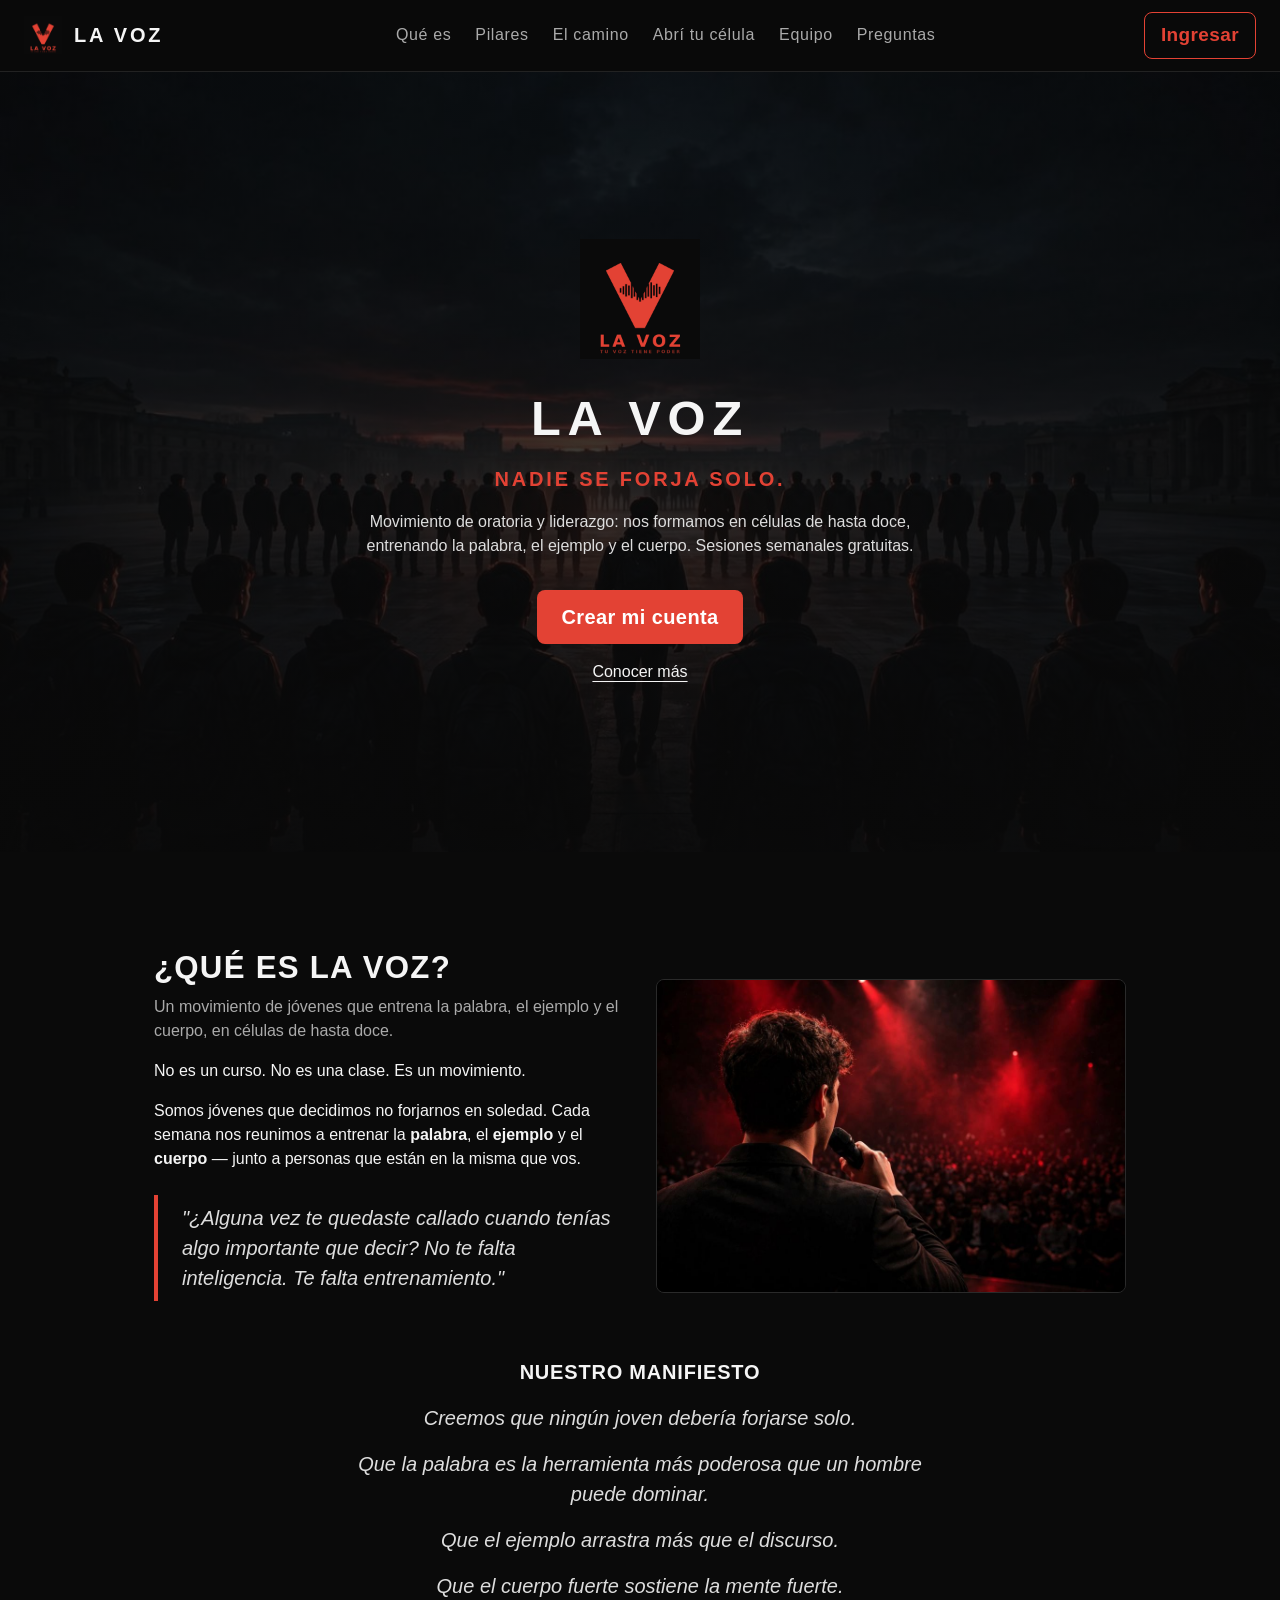
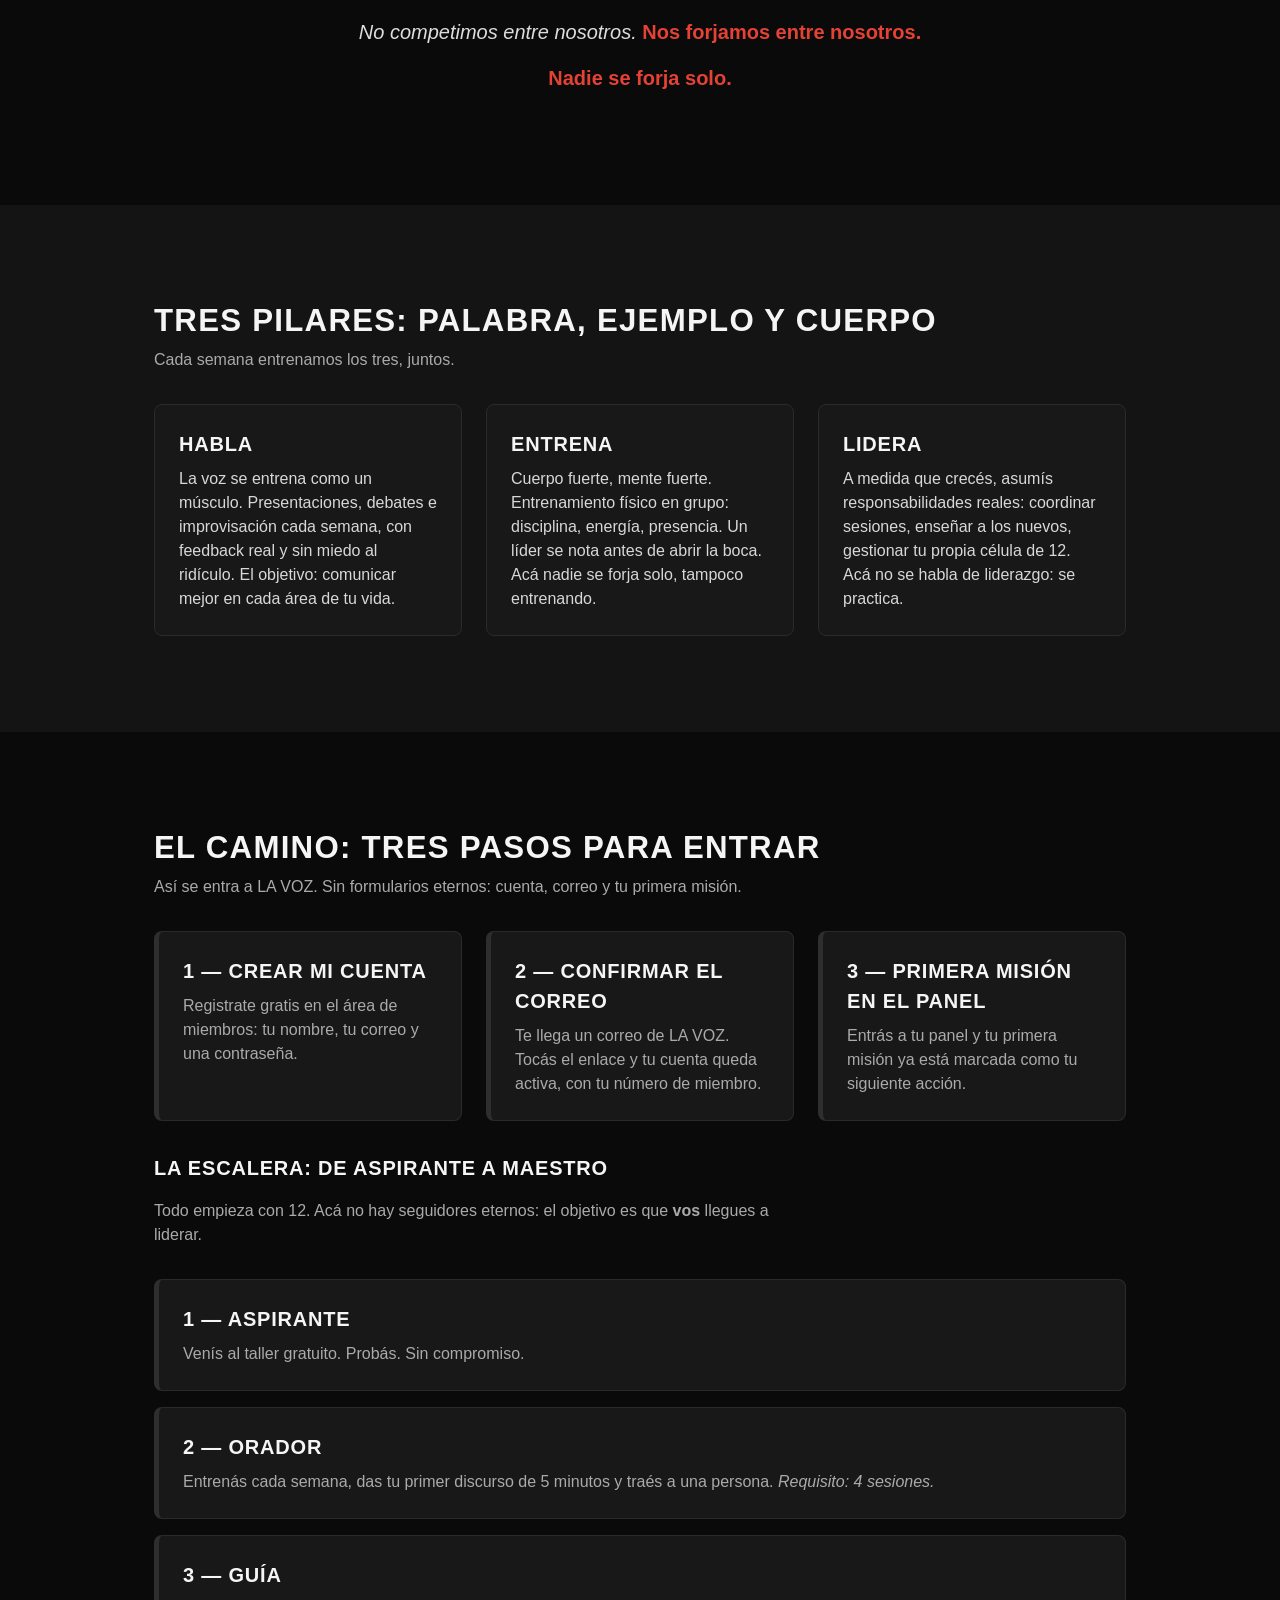
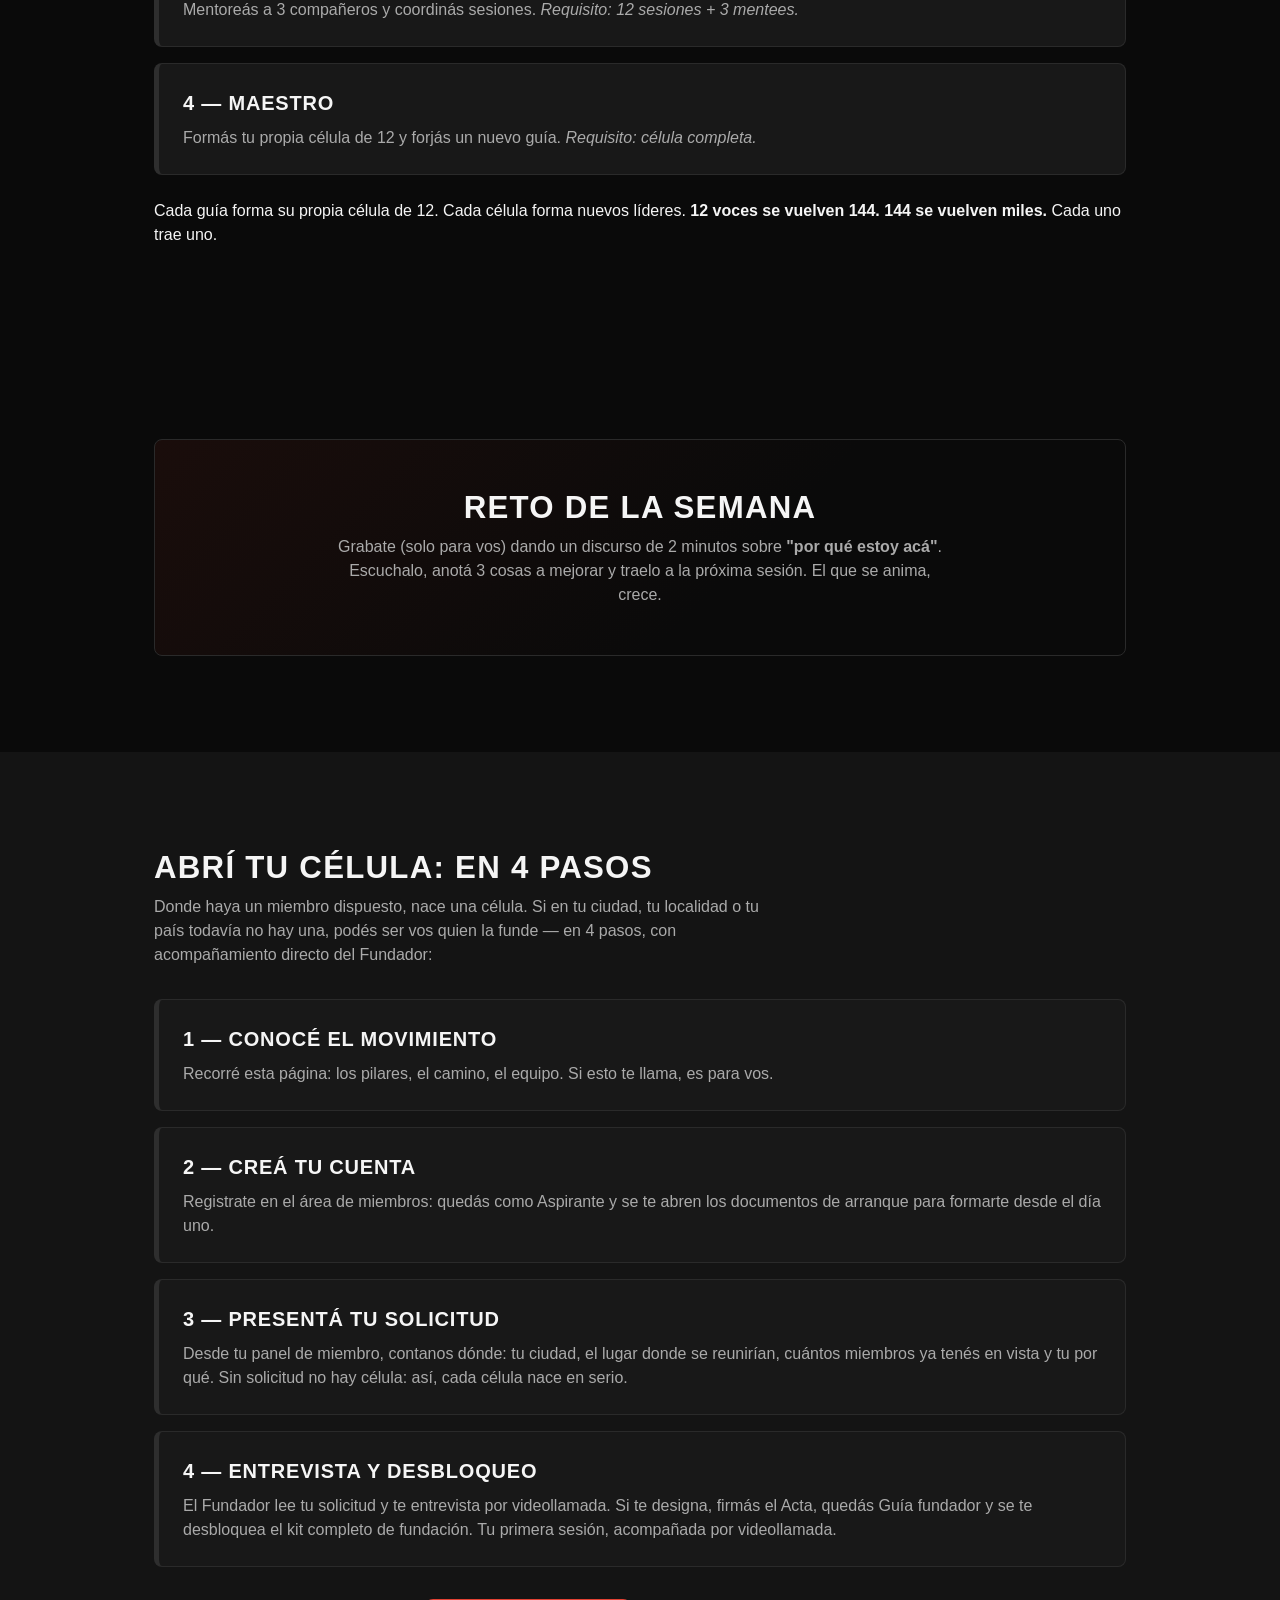
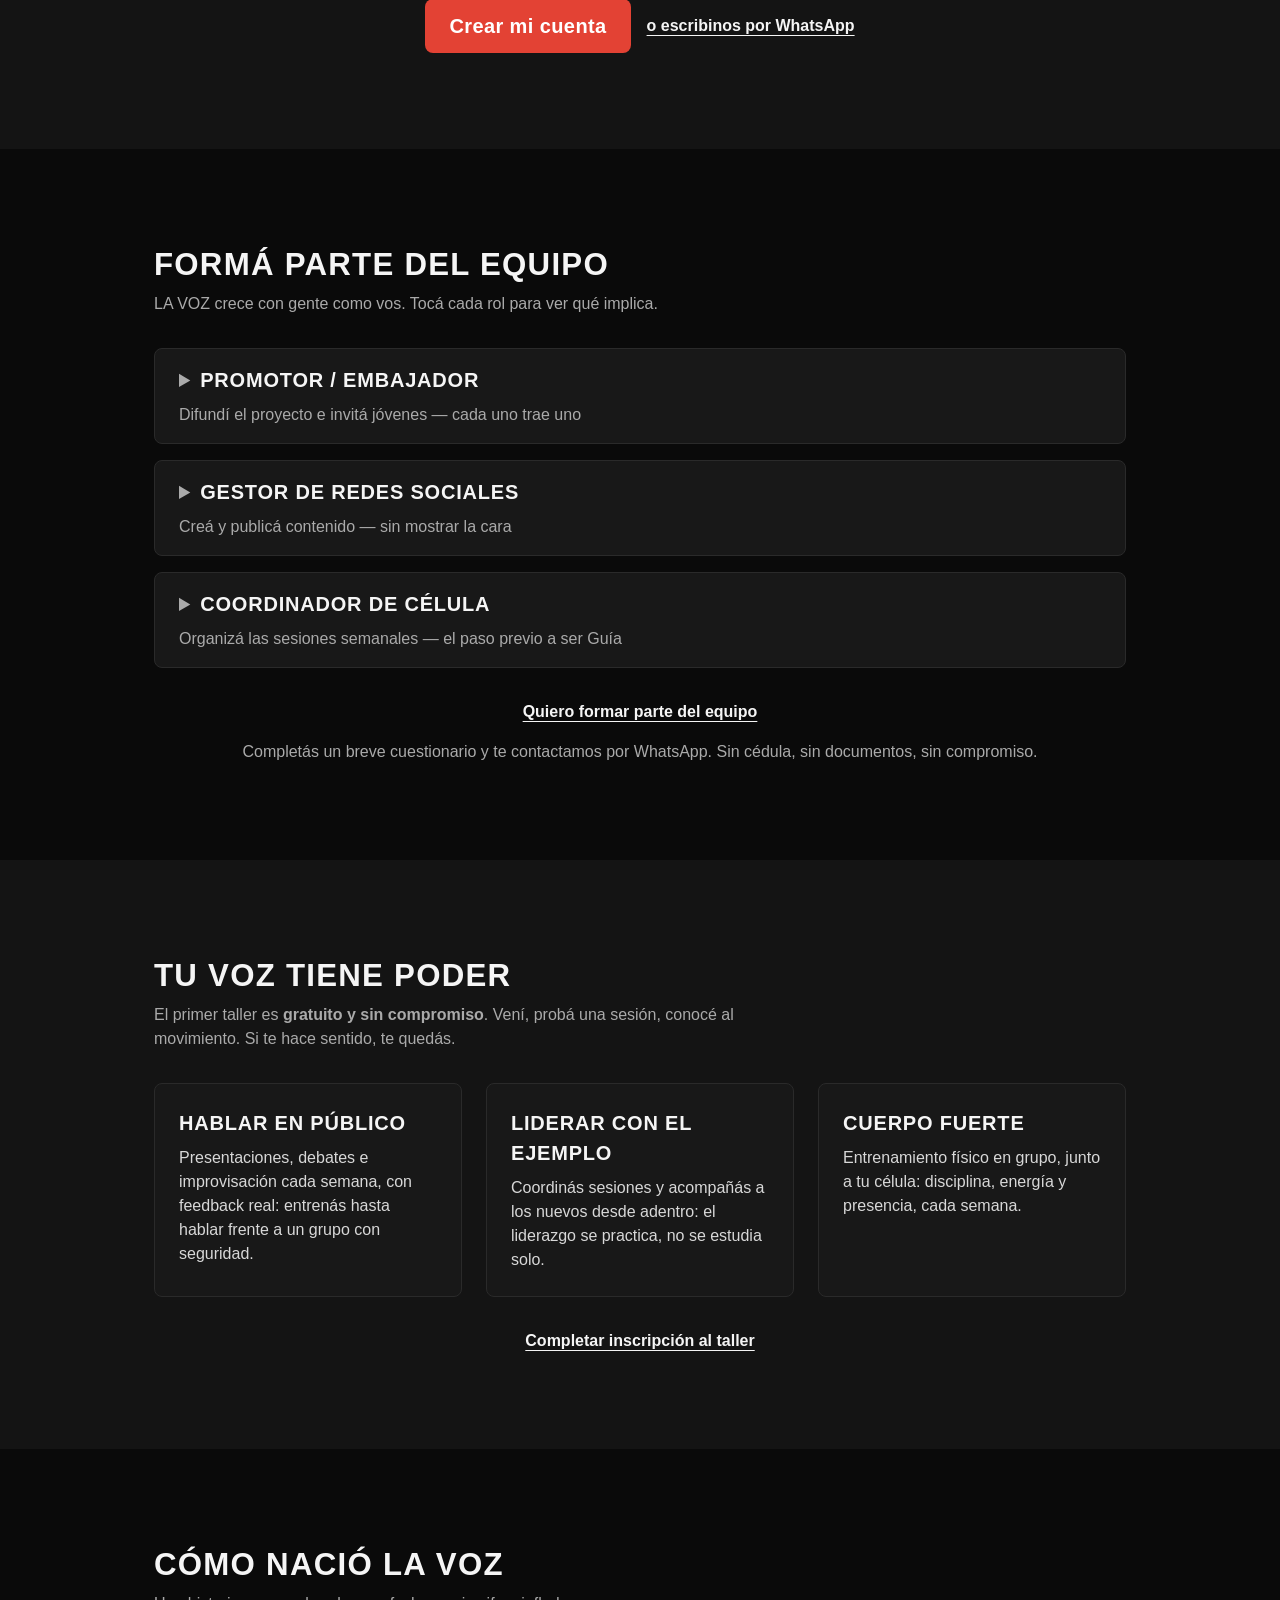
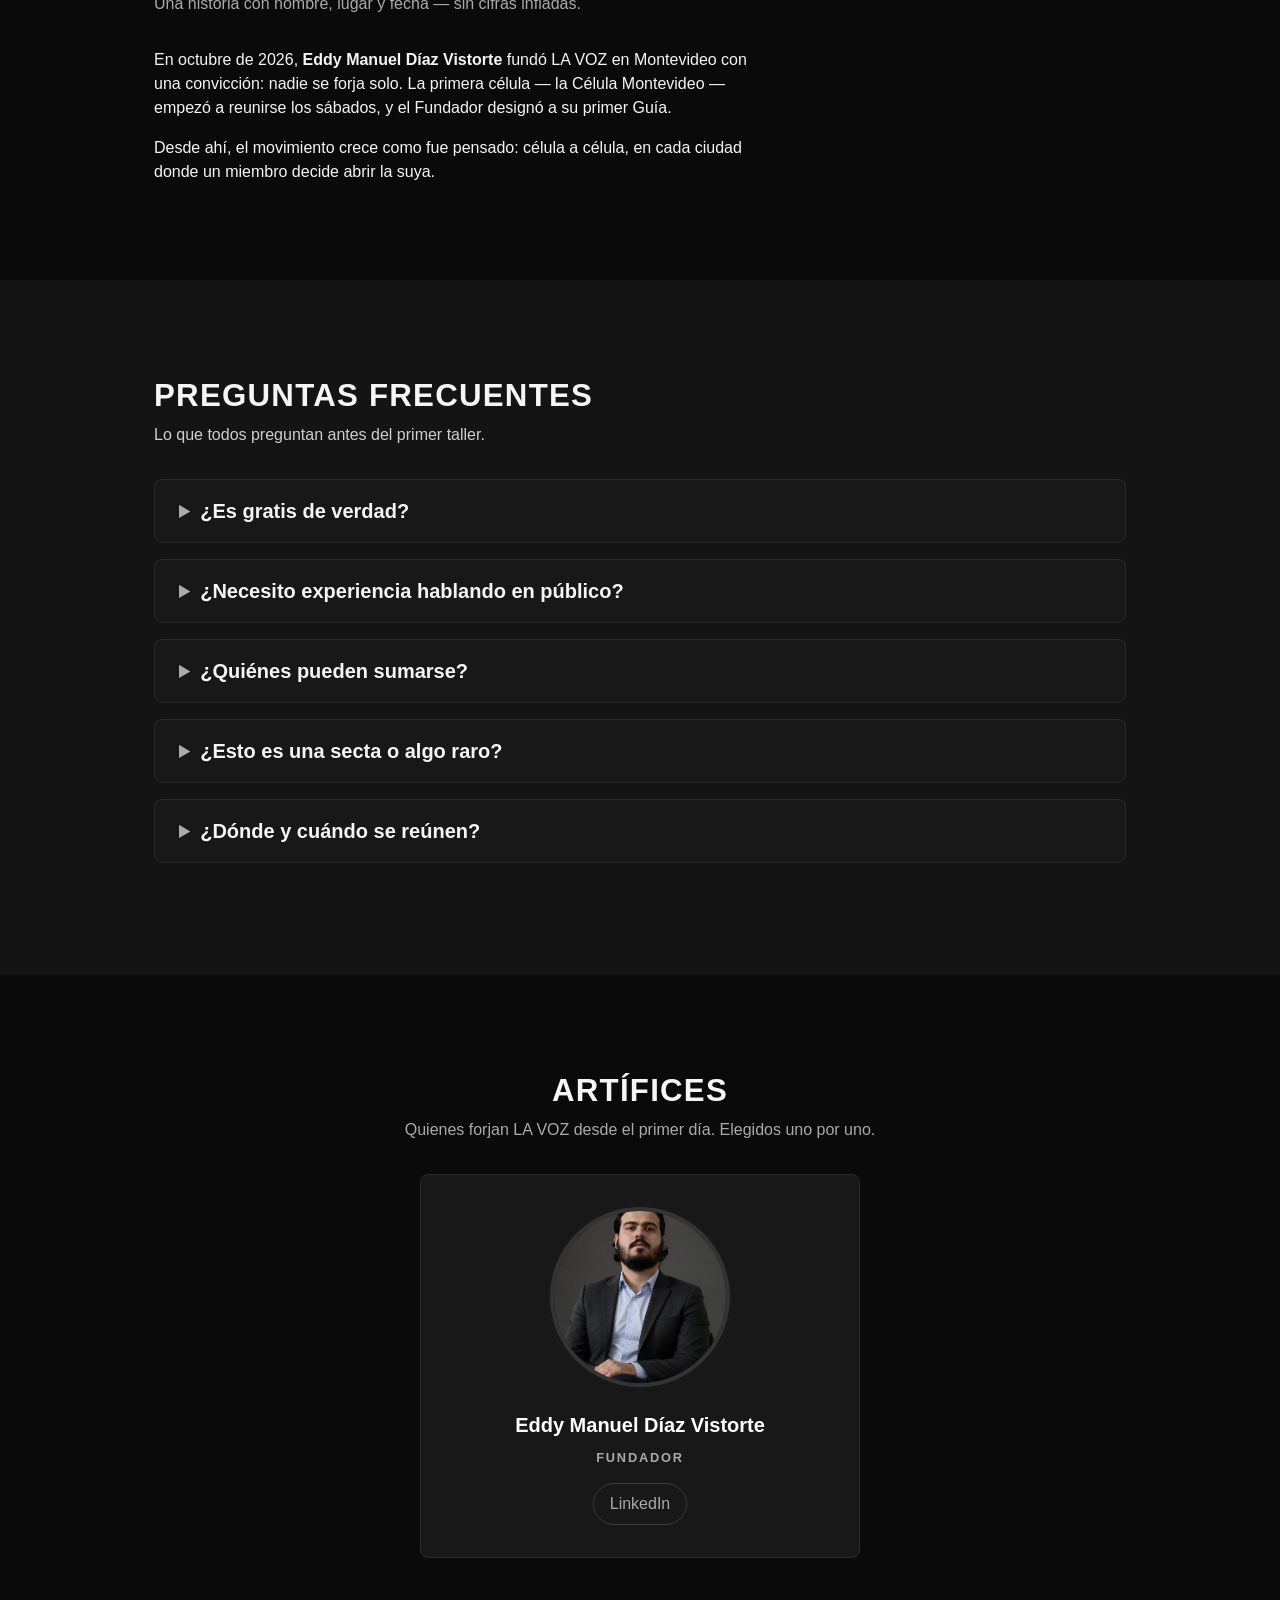
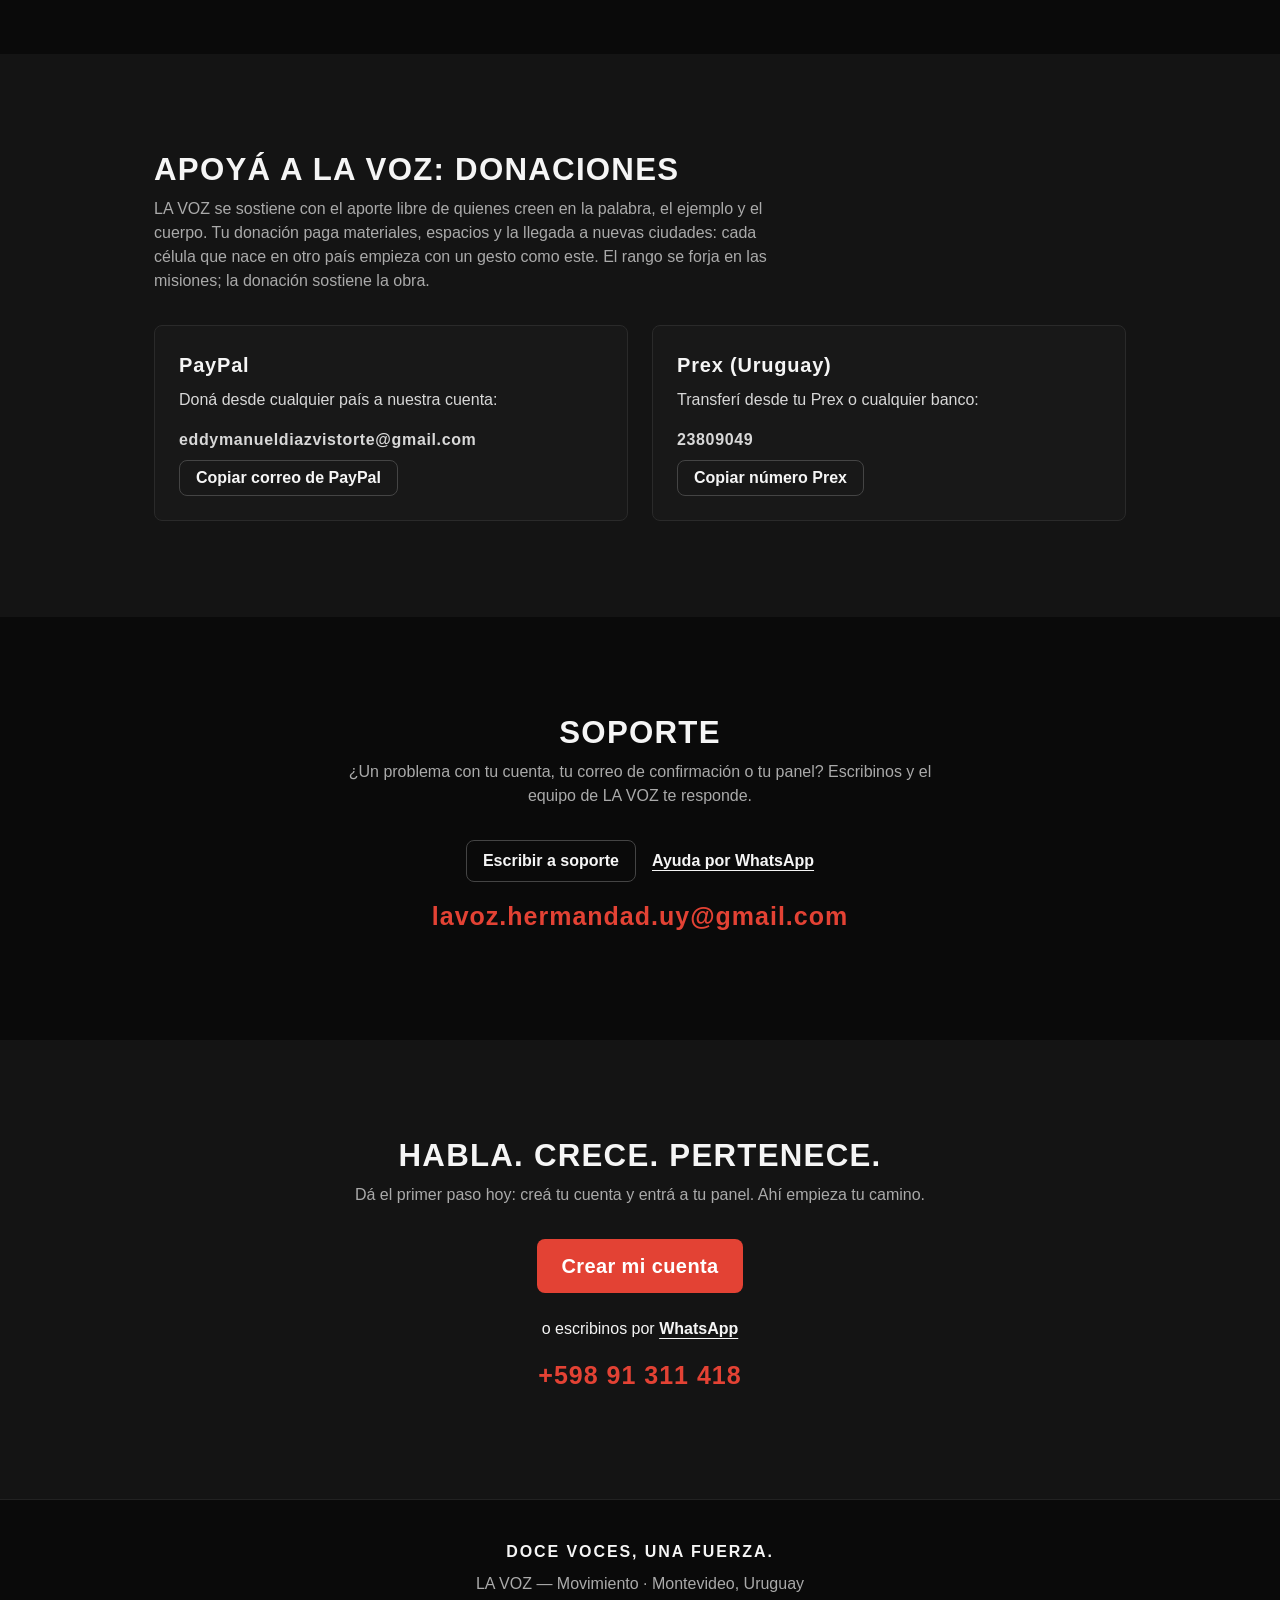
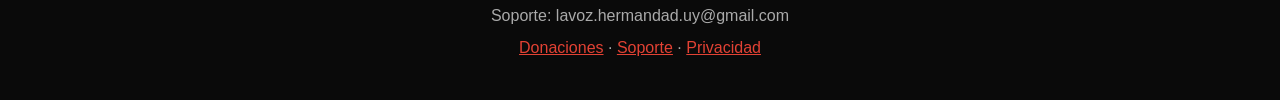
==== commit 6b21947e: "Auditoría 2026-10-14: fix CSP panel, quitar Turnstile muerto, quitar link 404, tablas móviles" ====
--- a/index.html
+++ b/index.html
@@ -355,7 +355,6 @@
   <p>LA VOZ &mdash; Movimiento &middot; Montevideo, Uruguay</p>
   <p>Soporte: lavoz.hermandad.uy@gmail.com</p>
   <p><a href="#donaciones">Donaciones</a> &middot; <a href="#soporte">Soporte</a> &middot; <a href="ingresar.html#privacidad">Privacidad</a></p>
-  <p><a href="verificar.html">Verificar carnet de miembro</a></p>
 </footer>
 
 <script src="supabase-js.min.js"></script>
